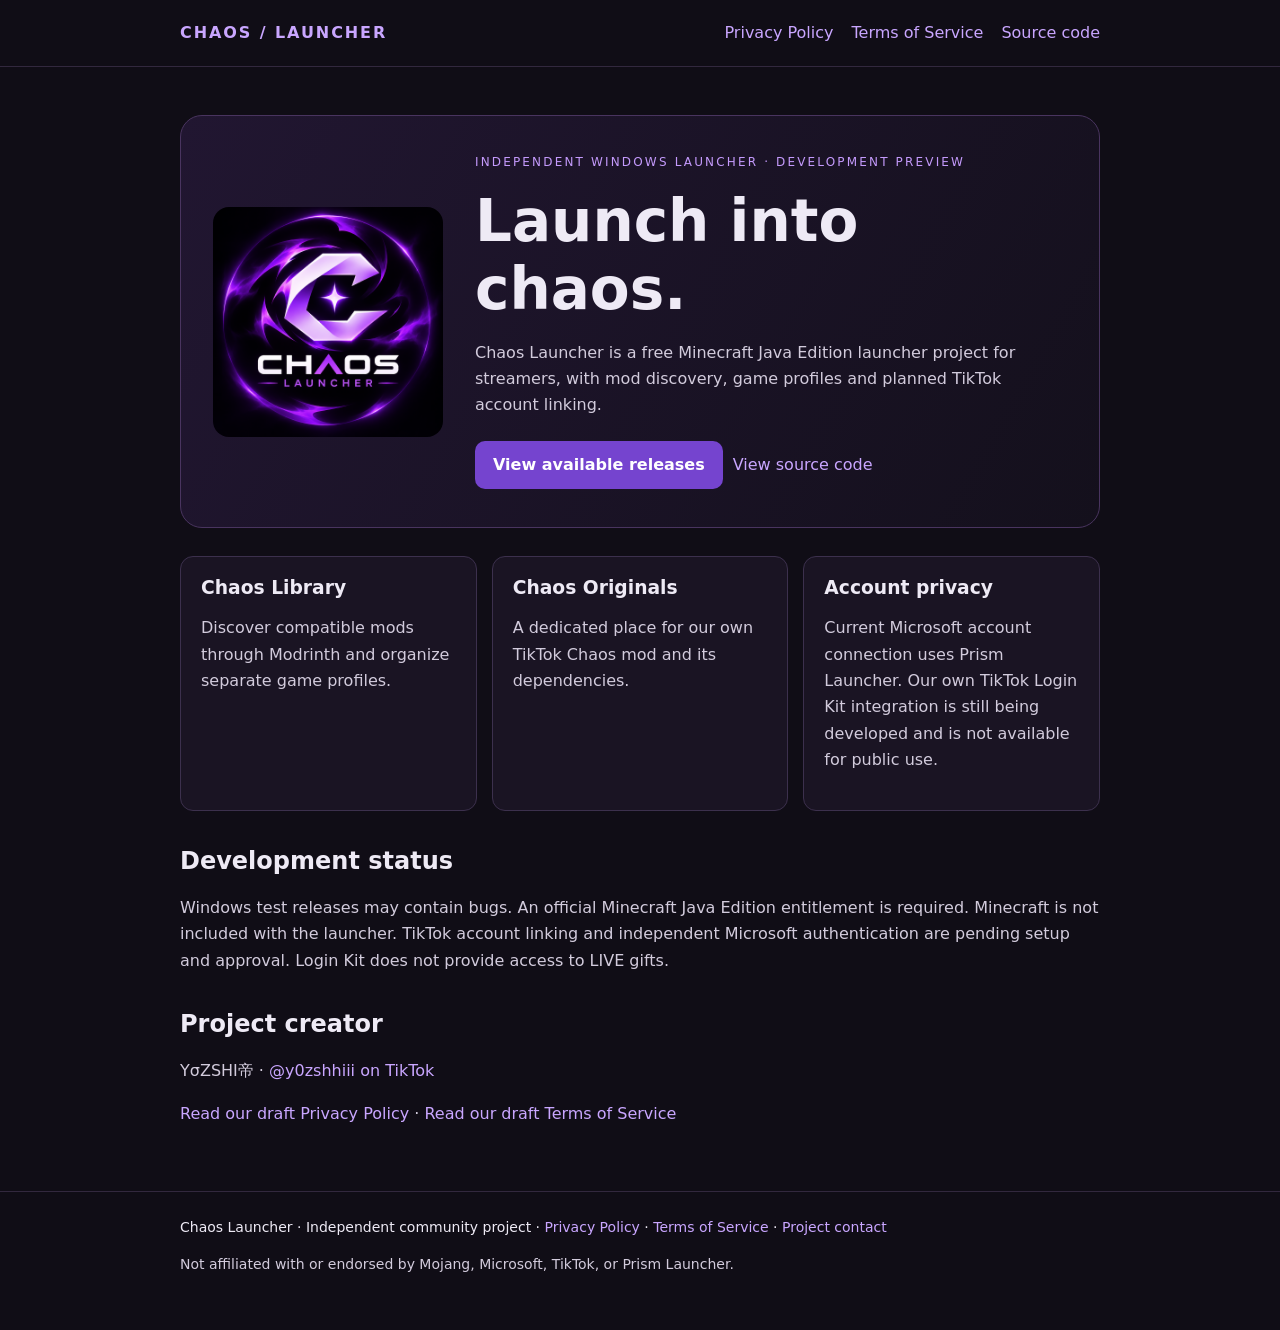
==== index.html @ 33828fcd "Add files via upload" ====
<!doctype html><html lang="en"><head><meta charset="utf-8"><meta name="viewport" content="width=device-width, initial-scale=1"><meta name="referrer" content="no-referrer"><title>Home | Chaos Launcher</title><link rel="icon" href="chaos-logo.png"><style> *{box-sizing:border-box} :root{color-scheme:dark} body{margin:0;background:#100d16;color:#eeeaf5;font:16px/1.65 system-ui,sans-serif} .wrap{width:min(100% - 40px,920px);margin:auto} header{border-bottom:1px solid #32283e;padding:20px 0} nav{display:flex;flex-wrap:wrap;align-items:center;gap:18px} nav strong{margin-right:auto;letter-spacing:.12em} a{color:#c9a6ff;text-decoration:none} a:hover{text-decoration:underline} main{padding:48px 0} h1,h2,h3{line-height:1.18} h1{font-size:clamp(32px,6vw,58px);margin:12px 0} h2{font-size:24px;margin-top:36px} p{color:#d2cbdc} .hero{display:flex;align-items:center;gap:32px;flex-wrap:wrap;background:linear-gradient(120deg,#211631,#14101c);border:1px solid #49345f;border-radius:22px;padding:32px} .hero img{width:min(100%,230px);border-radius:16px} .hero div{flex:1;min-width:220px} .eyebrow{font-size:12px;color:#c49afc;letter-spacing:.18em;text-transform:uppercase} .button{display:inline-block;background:#7544cf;color:white;border-radius:10px;padding:11px 18px;font-weight:650;margin:6px 10px 6px 0} .cards{display:grid;grid-template-columns:repeat(auto-fit,minmax(220px,1fr));gap:15px;margin-top:28px} .card,.notice{border:1px solid #3c304d;border-radius:13px;background:#1a1423;padding:20px} .card h3{margin:0} .notice{border-left:4px solid #b68aff} footer{border-top:1px solid #32283e;padding:24px 0 40px;font-size:14px} ul{padding-left:24px} li{margin:8px 0} </style></head><body><header><nav class="wrap"><strong><a href="index.html">CHAOS / LAUNCHER</a></strong><a href="privacy.html">Privacy Policy</a><a href="terms.html">Terms of Service</a><a href="https://github.com/y0zssh111/Chaos-Launcher">Source code</a></nav></header><main class="wrap"><section class="hero"><img src="chaos-logo.png" alt="Chaos Launcher logo"><div><span class="eyebrow">Independent Windows launcher · Development preview</span><h1>Launch into chaos.</h1><p>Chaos Launcher is a free Minecraft Java Edition launcher project for streamers, with mod discovery, game profiles and planned TikTok account linking.</p><a class="button" href="https://github.com/y0zssh111/Chaos-Launcher/releases">View available releases</a><a href="https://github.com/y0zssh111/Chaos-Launcher">View source code</a></div></section><div class="cards"><article class="card"><h3>Chaos Library</h3><p>Discover compatible mods through Modrinth and organize separate game profiles.</p></article><article class="card"><h3>Chaos Originals</h3><p>A dedicated place for our own TikTok Chaos mod and its dependencies.</p></article><article class="card"><h3>Account privacy</h3><p>Current Microsoft account connection uses Prism Launcher. Our own TikTok Login Kit integration is still being developed and is not available for public use.</p></article></div><h2>Development status</h2><p>Windows test releases may contain bugs. An official Minecraft Java Edition entitlement is required. Minecraft is not included with the launcher. TikTok account linking and independent Microsoft authentication are pending setup and approval. Login Kit does not provide access to LIVE gifts.</p><h2>Project creator</h2><p>YσZSHI帝 · <a href="https://www.tiktok.com/@y0zshhiii">@y0zshhiii on TikTok</a></p><p><a href="privacy.html">Read our draft Privacy Policy</a> · <a href="terms.html">Read our draft Terms of Service</a></p></main><footer><div class="wrap">Chaos Launcher · Independent community project · <a href="privacy.html">Privacy Policy</a> · <a href="terms.html">Terms of Service</a> · <a href="https://github.com/y0zssh111/Chaos-Launcher/issues">Project contact</a><p>Not affiliated with or endorsed by Mojang, Microsoft, TikTok, or Prism Launcher.</p></div></footer></body></html>
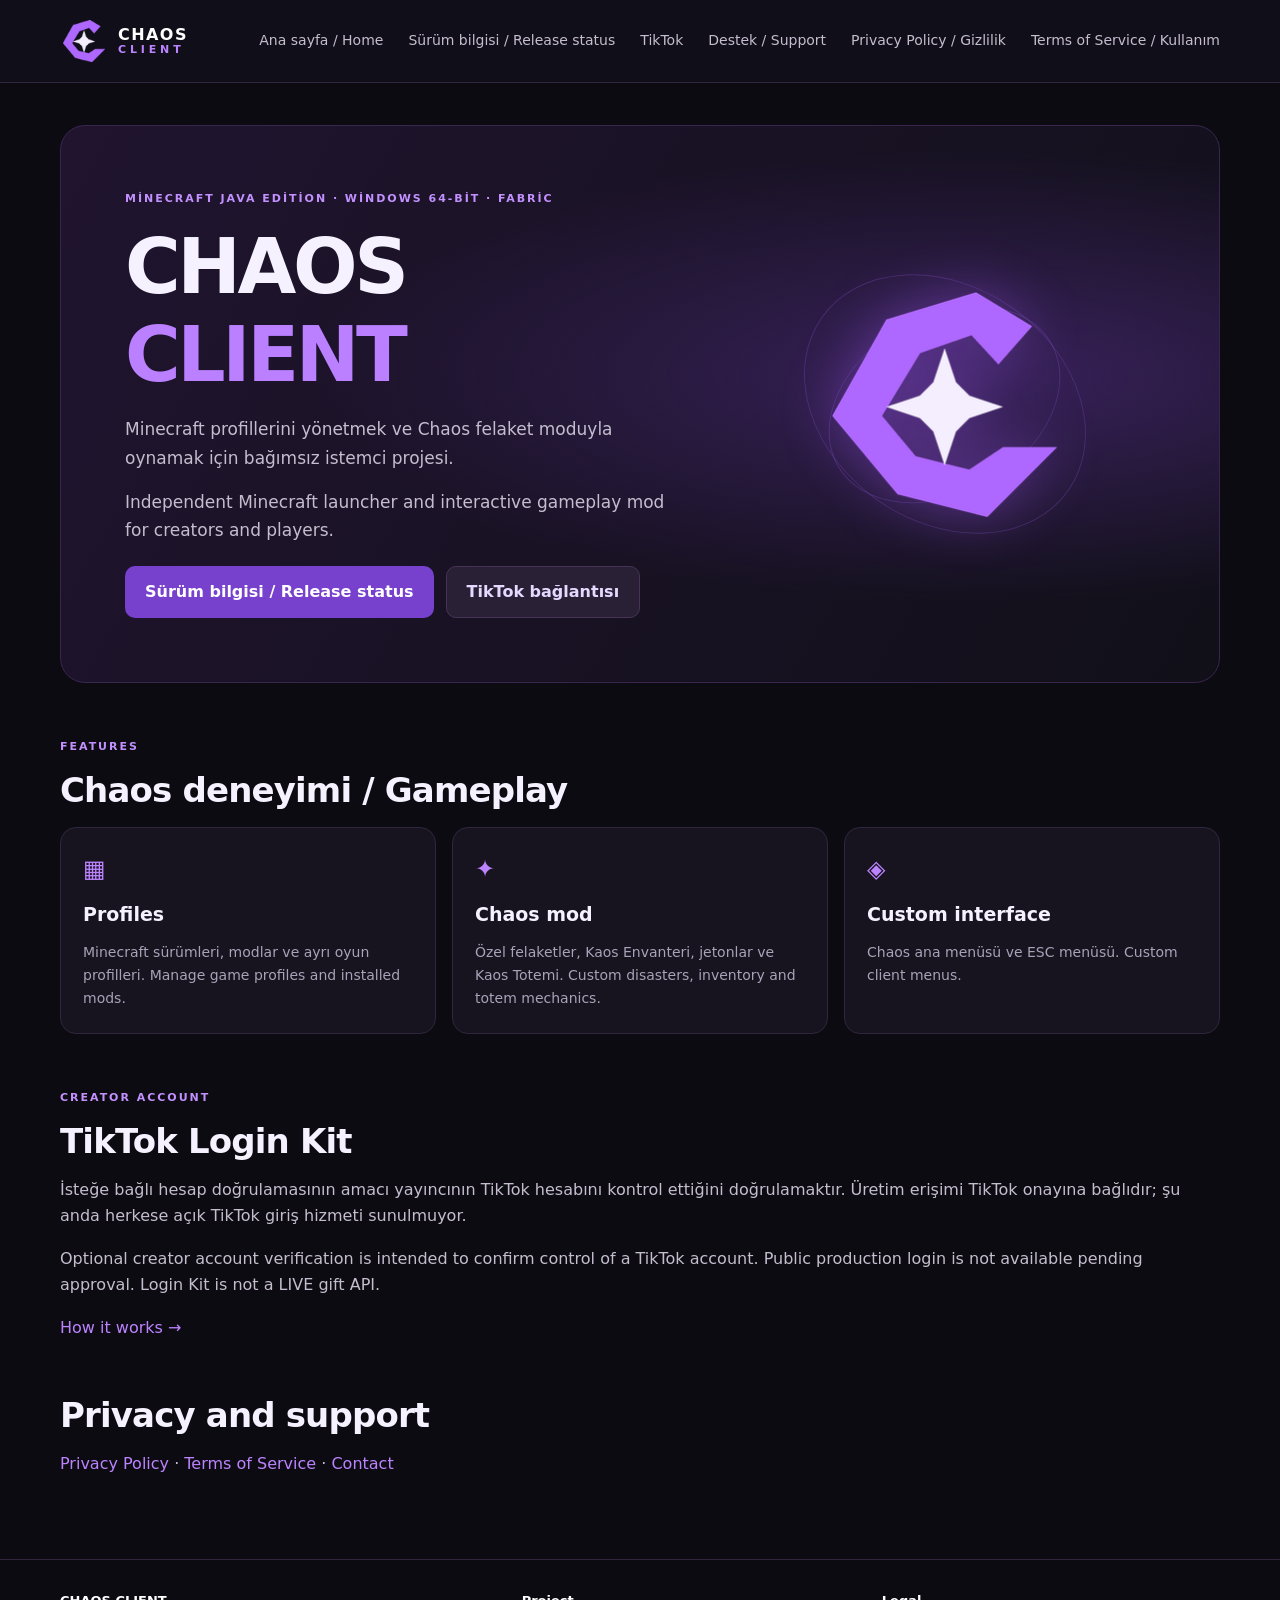
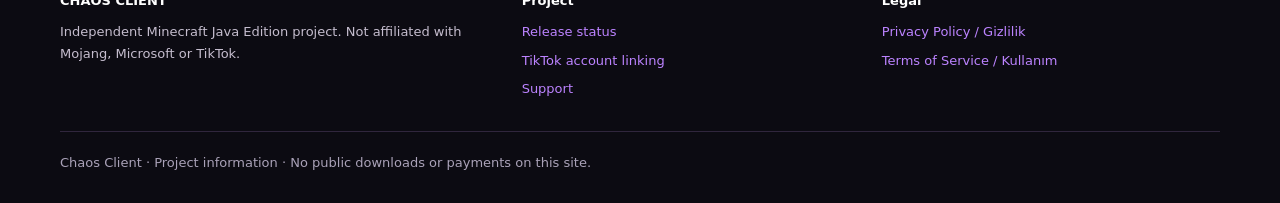
==== commit cad55189: "Add files via upload" ====
--- a/index.html
+++ b/index.html
@@ -1 +1 @@
-<!doctype html><html lang="en"><head><meta charset="utf-8"><meta name="viewport" content="width=device-width, initial-scale=1"><meta name="referrer" content="no-referrer"><title>Home | Chaos Launcher</title><link rel="icon" href="chaos-logo.png"><style> *{box-sizing:border-box} :root{color-scheme:dark} body{margin:0;background:#100d16;color:#eeeaf5;font:16px/1.65 system-ui,sans-serif} .wrap{width:min(100% - 40px,920px);margin:auto} header{border-bottom:1px solid #32283e;padding:20px 0} nav{display:flex;flex-wrap:wrap;align-items:center;gap:18px} nav strong{margin-right:auto;letter-spacing:.12em} a{color:#c9a6ff;text-decoration:none} a:hover{text-decoration:underline} main{padding:48px 0} h1,h2,h3{line-height:1.18} h1{font-size:clamp(32px,6vw,58px);margin:12px 0} h2{font-size:24px;margin-top:36px} p{color:#d2cbdc} .hero{display:flex;align-items:center;gap:32px;flex-wrap:wrap;background:linear-gradient(120deg,#211631,#14101c);border:1px solid #49345f;border-radius:22px;padding:32px} .hero img{width:min(100%,230px);border-radius:16px} .hero div{flex:1;min-width:220px} .eyebrow{font-size:12px;color:#c49afc;letter-spacing:.18em;text-transform:uppercase} .button{display:inline-block;background:#7544cf;color:white;border-radius:10px;padding:11px 18px;font-weight:650;margin:6px 10px 6px 0} .cards{display:grid;grid-template-columns:repeat(auto-fit,minmax(220px,1fr));gap:15px;margin-top:28px} .card,.notice{border:1px solid #3c304d;border-radius:13px;background:#1a1423;padding:20px} .card h3{margin:0} .notice{border-left:4px solid #b68aff} footer{border-top:1px solid #32283e;padding:24px 0 40px;font-size:14px} ul{padding-left:24px} li{margin:8px 0} </style></head><body><header><nav class="wrap"><strong><a href="index.html">CHAOS / LAUNCHER</a></strong><a href="privacy.html">Privacy Policy</a><a href="terms.html">Terms of Service</a><a href="https://github.com/y0zssh111/Chaos-Launcher">Source code</a></nav></header><main class="wrap"><section class="hero"><img src="chaos-logo.png" alt="Chaos Launcher logo"><div><span class="eyebrow">Independent Windows launcher · Development preview</span><h1>Launch into chaos.</h1><p>Chaos Launcher is a free Minecraft Java Edition launcher project for streamers, with mod discovery, game profiles and planned TikTok account linking.</p><a class="button" href="https://github.com/y0zssh111/Chaos-Launcher/releases">View available releases</a><a href="https://github.com/y0zssh111/Chaos-Launcher">View source code</a></div></section><div class="cards"><article class="card"><h3>Chaos Library</h3><p>Discover compatible mods through Modrinth and organize separate game profiles.</p></article><article class="card"><h3>Chaos Originals</h3><p>A dedicated place for our own TikTok Chaos mod and its dependencies.</p></article><article class="card"><h3>Account privacy</h3><p>Current Microsoft account connection uses Prism Launcher. Our own TikTok Login Kit integration is still being developed and is not available for public use.</p></article></div><h2>Development status</h2><p>Windows test releases may contain bugs. An official Minecraft Java Edition entitlement is required. Minecraft is not included with the launcher. TikTok account linking and independent Microsoft authentication are pending setup and approval. Login Kit does not provide access to LIVE gifts.</p><h2>Project creator</h2><p>YσZSHI帝 · <a href="https://www.tiktok.com/@y0zshhiii">@y0zshhiii on TikTok</a></p><p><a href="privacy.html">Read our draft Privacy Policy</a> · <a href="terms.html">Read our draft Terms of Service</a></p></main><footer><div class="wrap">Chaos Launcher · Independent community project · <a href="privacy.html">Privacy Policy</a> · <a href="terms.html">Terms of Service</a> · <a href="https://github.com/y0zssh111/Chaos-Launcher/issues">Project contact</a><p>Not affiliated with or endorsed by Mojang, Microsoft, TikTok, or Prism Launcher.</p></div></footer></body></html>+<!doctype html><html lang="tr"><head><meta charset="utf-8"><meta name="viewport" content="width=device-width,initial-scale=1"><meta name="referrer" content="no-referrer"><title>Official website | Chaos Client</title><link rel="icon" href="assets/logo.png"><link rel="stylesheet" href="style.css"></head><body><header><nav class="wrap" aria-label="Main navigation"><a class="brand" href="index.html"><img src="assets/logo.png" alt="Chaos Client"><span>CHAOS<small>CLIENT</small></span></a><a href="index.html">Ana sayfa / Home</a><a href="downloads.html">Sürüm bilgisi / Release status</a><a href="tiktok.html">TikTok</a><a href="contact.html">Destek / Support</a><a href="privacy.html">Privacy Policy / Gizlilik</a><a href="terms.html">Terms of Service / Kullanım</a></nav></header><main class="wrap"><section class="hero"><div><span class="eyebrow">Minecraft Java Edition · Windows 64-bit · Fabric</span><h1>CHAOS<br><span class="accent">CLIENT</span></h1><p>Minecraft profillerini yönetmek ve Chaos felaket moduyla oynamak için bağımsız istemci projesi.</p><p>Independent Minecraft launcher and interactive gameplay mod for creators and players.</p><div class="buttons"><a class="btn" href="downloads.html">Sürüm bilgisi / Release status</a><a class="btn secondary" href="tiktok.html">TikTok bağlantısı</a></div></div><div class="hero-logo"><img src="assets/logo.png" alt="Purple Chaos C emblem"></div></section><section class="section"><span class="eyebrow">FEATURES</span><h2>Chaos deneyimi / Gameplay</h2><div class="grid"><article class="card"><div class="symbol">▦</div><h3>Profiles</h3><p>Minecraft sürümleri, modlar ve ayrı oyun profilleri. Manage game profiles and installed mods.</p></article><article class="card"><div class="symbol">✦</div><h3>Chaos mod</h3><p>Özel felaketler, Kaos Envanteri, jetonlar ve Kaos Totemi. Custom disasters, inventory and totem mechanics.</p></article><article class="card"><div class="symbol">◈</div><h3>Custom interface</h3><p>Chaos ana menüsü ve ESC menüsü. Custom client menus.</p></article></div></section><section class="section"><span class="eyebrow">CREATOR ACCOUNT</span><h2>TikTok Login Kit</h2><p>İsteğe bağlı hesap doğrulamasının amacı yayıncının TikTok hesabını kontrol ettiğini doğrulamaktır. Üretim erişimi TikTok onayına bağlıdır; şu anda herkese açık TikTok giriş hizmeti sunulmuyor.</p><p>Optional creator account verification is intended to confirm control of a TikTok account. Public production login is not available pending approval. Login Kit is not a LIVE gift API.</p><a href="tiktok.html">How it works →</a></section><section class="section"><h2>Privacy and support</h2><p><a href="privacy.html">Privacy Policy</a> · <a href="terms.html">Terms of Service</a> · <a href="contact.html">Contact</a></p></section></main><footer class="footer"><div class="wrap"><div class="footer-grid"><div><strong>CHAOS CLIENT</strong><p>Independent Minecraft Java Edition project. Not affiliated with Mojang, Microsoft or TikTok.</p></div><div><strong>Project</strong><a href="downloads.html">Release status</a><a href="tiktok.html">TikTok account linking</a><a href="contact.html">Support</a></div><div><strong>Legal</strong><a href="privacy.html">Privacy Policy / Gizlilik</a><a href="terms.html">Terms of Service / Kullanım</a></div></div><div class="bottom">Chaos Client · Project information · No public downloads or payments on this site.</div></div></footer></body></html>
--- a/style.css
+++ b/style.css
@@ -0,0 +1 @@
+*{box-sizing:border-box} :root{color-scheme:dark;--bg:#0c0b12;--panel:#17131f;--line:#30263d;--text:#f5f1ff;--muted:#aaa2b8;--accent:#bc83ff} html{scroll-behavior:smooth}body{margin:0;background:var(--bg);color:var(--text);font:16px/1.65 system-ui,Segoe UI,sans-serif}a{color:var(--accent);text-decoration:none}a:hover{text-decoration:underline}button,a{touch-action:manipulation}button:focus-visible,a:focus-visible{outline:2px solid #d3b0ff;outline-offset:4px} .wrap{width:min(1160px,calc(100% - 48px));margin:auto}header{border-bottom:1px solid var(--line);background:#100e18}nav{display:flex;align-items:center;gap:25px;min-height:82px;flex-wrap:wrap;padding:12px 0}nav>a:not(.brand){font-size:14px;color:#c5bdce}.brand{display:flex;align-items:center;gap:10px;margin-right:auto;color:white;font-weight:850;letter-spacing:.09em;line-height:1.1}.brand img{width:48px;height:48px}.brand small{color:var(--accent);display:block;font-size:11px;letter-spacing:.35em}main{padding:42px 0 65px}h1,h2,h3{line-height:1.16;margin:0 0 16px}h1{font-size:clamp(38px,6vw,76px);letter-spacing:-.045em}h2{font-size:clamp(24px,3vw,34px);letter-spacing:-.025em}h3{font-size:19px}p{color:#c5bdce;margin:0 0 16px}.eyebrow{font-size:11px;font-weight:800;letter-spacing:.18em;color:#c391ff;text-transform:uppercase;margin-bottom:15px;display:block}.hero{overflow:hidden;position:relative;isolation:isolate;display:grid;grid-template-columns:1.4fr 1fr;align-items:center;gap:20px;background:radial-gradient(ellipse at 80% 45%,#38215a 0,transparent 52%),linear-gradient(120deg,#20142f,#111019);border:1px solid #39264e;border-radius:25px;padding:clamp(26px,5vw,65px);min-height:380px}.hero p{max-width:550px;font-size:17px}.hero-logo{position:relative;display:grid;place-items:center;min-height:260px}.hero-logo:before,.hero-logo:after{content:'';position:absolute;width:245px;height:245px;border:1px solid #8f53d34a;border-radius:50%;transform:rotate(-30deg) scaleY(.72);z-index:-1}.hero-logo:after{transform:rotate(35deg) scaleY(.78);width:300px;height:300px}.hero-logo img{width:min(85%,255px);filter:drop-shadow(0 0 28px #a65cff70);animation:float 5s ease-in-out infinite}@keyframes float{50%{transform:translateY(-10px)}}.accent{color:#ba80ff}.btn,button{border:0;display:inline-flex;align-items:center;justify-content:center;padding:12px 20px;border-radius:10px;font:inherit;font-weight:700;color:#fff;background:#7740cd;cursor:pointer;text-decoration:none}.btn:hover,button:hover{background:#8a51df;text-decoration:none}.btn.secondary{background:#292036;color:#e6d9ff;border:1px solid #463355}.buttons{display:flex;gap:12px;flex-wrap:wrap;margin:22px 0 0}.section{margin-top:55px}.section-head{display:flex;justify-content:space-between;align-items:end;gap:15px;flex-wrap:wrap;margin-bottom:20px}.section-head p{margin:0}.grid{display:grid;grid-template-columns:repeat(3,1fr);gap:16px}.products{display:grid;grid-template-columns:repeat(4,1fr);gap:16px}.card{background:var(--panel);border:1px solid var(--line);border-radius:16px;padding:22px}.card p{font-size:14px;color:var(--muted);margin:0}.card .symbol{font-size:24px;color:var(--accent);margin-bottom:14px}.product{overflow:hidden;padding:0;display:flex;flex-direction:column}.art{display:block;width:100%;aspect-ratio:1.36;object-fit:cover;image-rendering:pixelated;background:#221a30}.product-body{padding:17px;display:flex;flex:1;flex-direction:column}.product-body h3{font-size:17px;margin-bottom:6px}.product-body p{margin-bottom:18px}.price{color:#d6b0ff;font-size:23px;font-weight:800;letter-spacing:-.03em;margin-top:auto}.product button{margin-top:10px;width:100%;background:#352348;color:#e6d5ff;font-size:14px}.product button:hover{background:#4a2d68}.notice{padding:16px 20px;background:#21192d;border-left:3px solid #ac79ea;border-radius:8px;color:#d8c9e9;margin:18px 0}.notice strong{color:white}.meta{display:flex;gap:20px;flex-wrap:wrap;color:#b5a9c3;font-size:13px;margin-top:18px}.legal{max-width:790px}.legal h2{font-size:24px;margin-top:30px}.legal h1{font-size:46px}.legal ul{color:#c5bdce}.footer{border-top:1px solid var(--line);padding:30px 0;color:var(--muted);font-size:13px}.footer-grid{display:grid;grid-template-columns:1.3fr 1fr 1fr;gap:22px}.footer a{display:block;margin-bottom:7px}.footer .brand{display:inline-flex;margin-bottom:14px}.footer .brand img{width:37px;height:37px}.footer strong{display:block;color:#fff;margin-bottom:10px}.footer p{font-size:13px}.bottom{border-top:1px solid var(--line);padding-top:20px;margin-top:24px}dialog{background:#1b1526;color:#fff;border:1px solid #563979;border-radius:18px;width:min(460px,calc(100% - 32px));padding:25px}dialog::backdrop{background:#08060cbb}dialog h2{font-size:25px}dialog .price{margin:14px 0}.close{float:right;background:#30263d;padding:5px 12px}.test-label{font-size:12px;letter-spacing:.1em;color:#be99f1;font-weight:700}.disabled{opacity:.55;cursor:not-allowed}.disabled:hover{background:#7740cd}.split{display:grid;grid-template-columns:1fr 1fr;gap:18px}.small{font-size:13px;color:var(--muted)}@media(max-width:850px){.products{grid-template-columns:repeat(2,1fr)}.hero{grid-template-columns:1fr}.hero-logo{min-height:180px}.hero-logo img{width:170px}.grid{grid-template-columns:1fr 1fr}.footer-grid{grid-template-columns:1fr 1fr}.split{grid-template-columns:1fr}}@media(max-width:520px){.wrap{width:calc(100% - 28px)}nav{gap:13px}.brand{width:100%}main{padding-top:24px}.grid,.footer-grid{grid-template-columns:1fr}.products{gap:10px}.product-body{padding:12px}.product-body h3{font-size:15px}.hero{padding:24px}.hero-logo:after{width:190px;height:190px}.hero-logo:before{width:170px;height:170px}.hero-logo{min-height:170px}.legal h1{font-size:34px}}@media(prefers-reduced-motion:reduce){*{scroll-behavior:auto!important;animation:none!important}}
